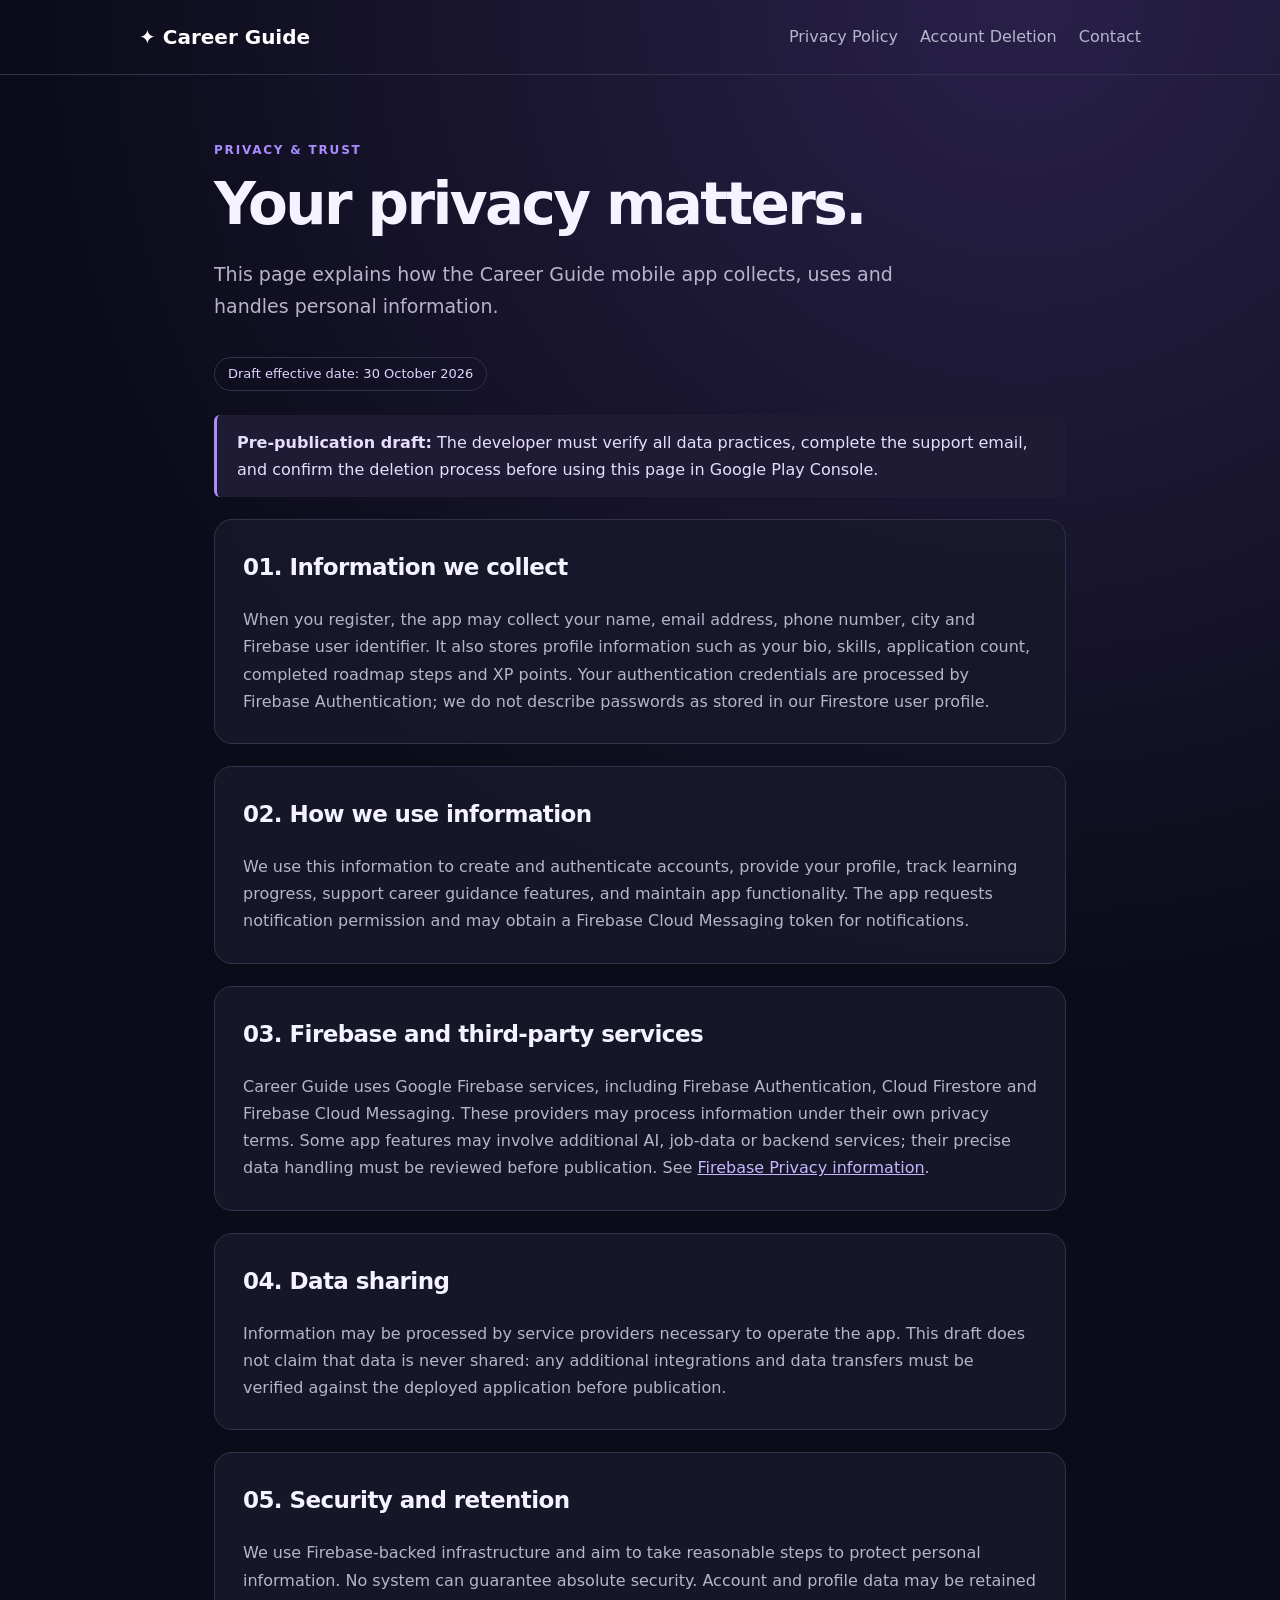
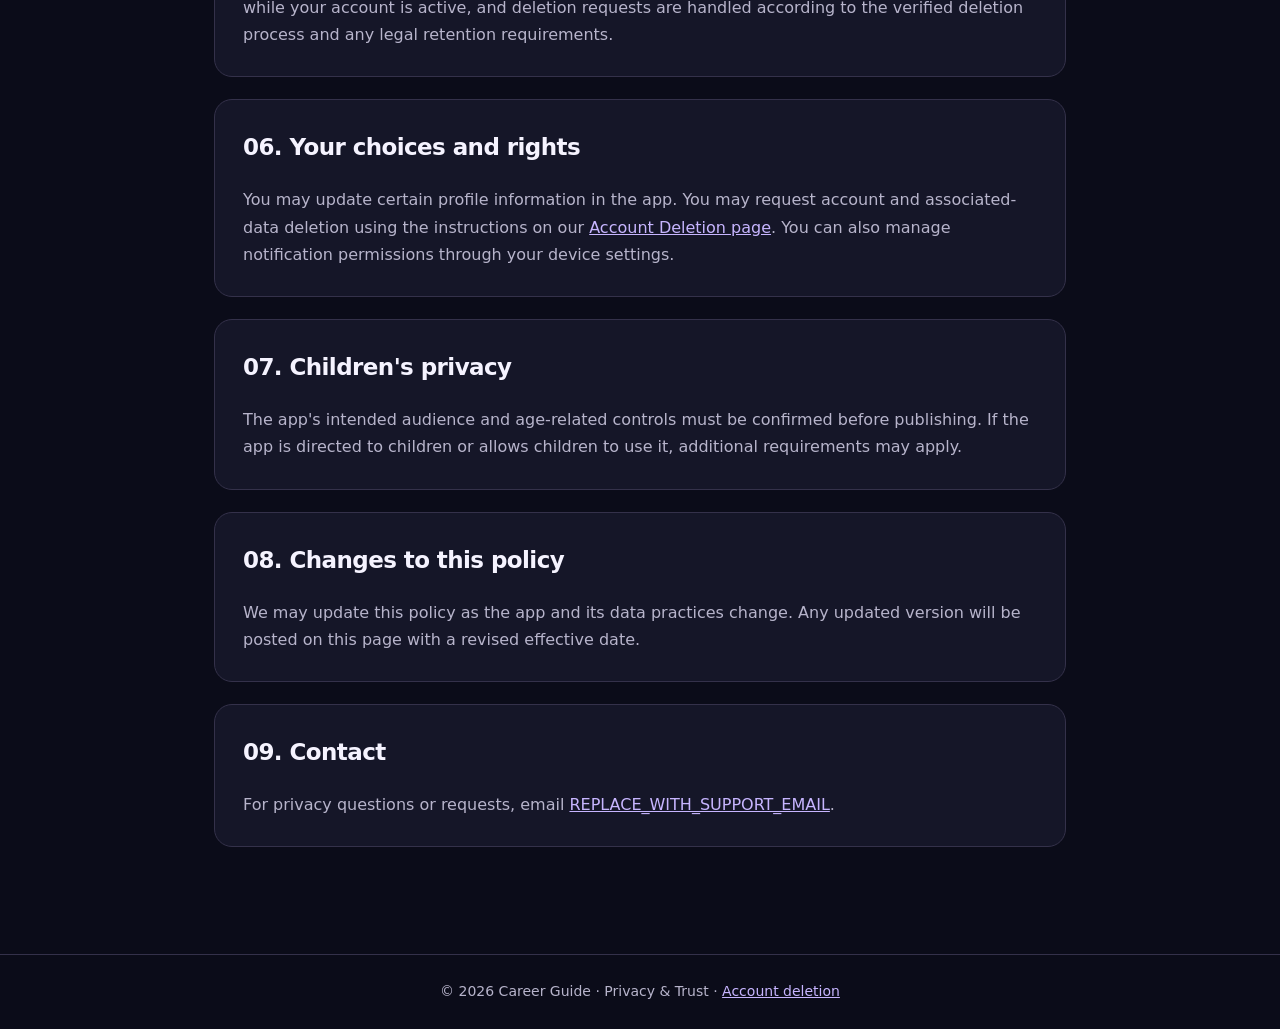
==== index.html @ 3474702f "Add files via upload" ====
<!doctype html><html lang="en"><head><meta charset="utf-8"><meta name="viewport" content="width=device-width,initial-scale=1"><meta name="description" content="Career Guide app privacy policy"><title>Privacy Policy | Career Guide</title><link rel="stylesheet" href="style.css"></head><body><header><nav><a class="brand" href="index.html">✦ Career Guide</a><div class="links"><a href="index.html">Privacy Policy</a><a href="deletion.html">Account Deletion</a><a href="mailto:REPLACE_WITH_SUPPORT_EMAIL">Contact</a></div></nav></header><main><div class="eyebrow">Privacy &amp; Trust</div><h1>Your privacy matters.</h1><p class="intro">This page explains how the Career Guide mobile app collects, uses and handles personal information.</p><span class="pill">Draft effective date: 30 October 2026</span><div class="notice"><strong>Pre-publication draft:</strong> The developer must verify all data practices, complete the support email, and confirm the deletion process before using this page in Google Play Console.</div><section class="panel"><h2>01. Information we collect</h2><p>When you register, the app may collect your name, email address, phone number, city and Firebase user identifier. It also stores profile information such as your bio, skills, application count, completed roadmap steps and XP points. Your authentication credentials are processed by Firebase Authentication; we do not describe passwords as stored in our Firestore user profile.</p></section>
<section class="panel"><h2>02. How we use information</h2><p>We use this information to create and authenticate accounts, provide your profile, track learning progress, support career guidance features, and maintain app functionality. The app requests notification permission and may obtain a Firebase Cloud Messaging token for notifications.</p></section>
<section class="panel"><h2>03. Firebase and third-party services</h2><p>Career Guide uses Google Firebase services, including Firebase Authentication, Cloud Firestore and Firebase Cloud Messaging. These providers may process information under their own privacy terms. Some app features may involve additional AI, job-data or backend services; their precise data handling must be reviewed before publication. See <a href='https://firebase.google.com/support/privacy' target='_blank' rel='noopener noreferrer'>Firebase Privacy information</a>.</p></section>
<section class="panel"><h2>04. Data sharing</h2><p>Information may be processed by service providers necessary to operate the app. This draft does not claim that data is never shared: any additional integrations and data transfers must be verified against the deployed application before publication.</p></section>
<section class="panel"><h2>05. Security and retention</h2><p>We use Firebase-backed infrastructure and aim to take reasonable steps to protect personal information. No system can guarantee absolute security. Account and profile data may be retained while your account is active, and deletion requests are handled according to the verified deletion process and any legal retention requirements.</p></section>
<section class="panel"><h2>06. Your choices and rights</h2><p>You may update certain profile information in the app. You may request account and associated-data deletion using the instructions on our <a href='deletion.html'>Account Deletion page</a>. You can also manage notification permissions through your device settings.</p></section>
<section class="panel"><h2>07. Children's privacy</h2><p>The app's intended audience and age-related controls must be confirmed before publishing. If the app is directed to children or allows children to use it, additional requirements may apply.</p></section>
<section class="panel"><h2>08. Changes to this policy</h2><p>We may update this policy as the app and its data practices change. Any updated version will be posted on this page with a revised effective date.</p></section>
<section class="panel"><h2>09. Contact</h2><p>For privacy questions or requests, email <a href='mailto:REPLACE_WITH_SUPPORT_EMAIL'>REPLACE_WITH_SUPPORT_EMAIL</a>.</p></section></main><footer>© 2026 Career Guide · Privacy &amp; Trust · <a href="deletion.html">Account deletion</a></footer></body></html>
---- style.css ----
:root{color-scheme:dark;--bg:#0b0c19;--panel:#17182b;--ink:#f5f3ff;--muted:#b7b4cb;--accent:#aa8cff;--line:#34314a}
*{box-sizing:border-box}html{scroll-behavior:smooth}body{margin:0;background:radial-gradient(circle at 80% 0%,#292049 0%,transparent 35%),var(--bg);color:var(--ink);font:16px/1.7 system-ui,-apple-system,Segoe UI,sans-serif}
a{color:#c7b5ff}header{border-bottom:1px solid var(--line)}nav{max-width:1050px;margin:auto;padding:20px 24px;display:flex;align-items:center;justify-content:space-between;gap:20px;flex-wrap:wrap}nav .brand{font-weight:800;font-size:20px;text-decoration:none;color:white}nav .links{display:flex;gap:22px;flex-wrap:wrap}nav .links a{text-decoration:none;color:var(--muted)}main{max-width:900px;margin:auto;padding:65px 24px 85px}.eyebrow{color:var(--accent);font-weight:700;letter-spacing:.15em;text-transform:uppercase;font-size:12px}h1{font-size:clamp(35px,7vw,58px);line-height:1.13;letter-spacing:-.045em;margin:12px 0 20px}h2{font-size:23px;letter-spacing:-.025em;margin-top:0}p,li{color:var(--muted)}.intro{font-size:19px;max-width:700px}.pill{display:inline-block;border:1px solid var(--line);padding:5px 13px;border-radius:99px;color:#ded6ff;font-size:13px;margin:15px 0 24px}.panel{background:rgba(23,24,43,.88);border:1px solid var(--line);border-radius:18px;padding:28px;margin:22px 0}.panel p:last-child{margin-bottom:0}.notice{border-left:3px solid var(--accent);padding:14px 20px;background:#201b35;color:#e6ddff;border-radius:6px}footer{border-top:1px solid var(--line);padding:25px;text-align:center;color:var(--muted);font-size:14px}.button{display:inline-block;padding:11px 19px;border-radius:12px;background:#a98aff;color:#120b22;font-weight:700;text-decoration:none}.button:hover{background:#c6b2ff}@media(max-width:550px){main{padding-top:45px}.panel{padding:21px}}
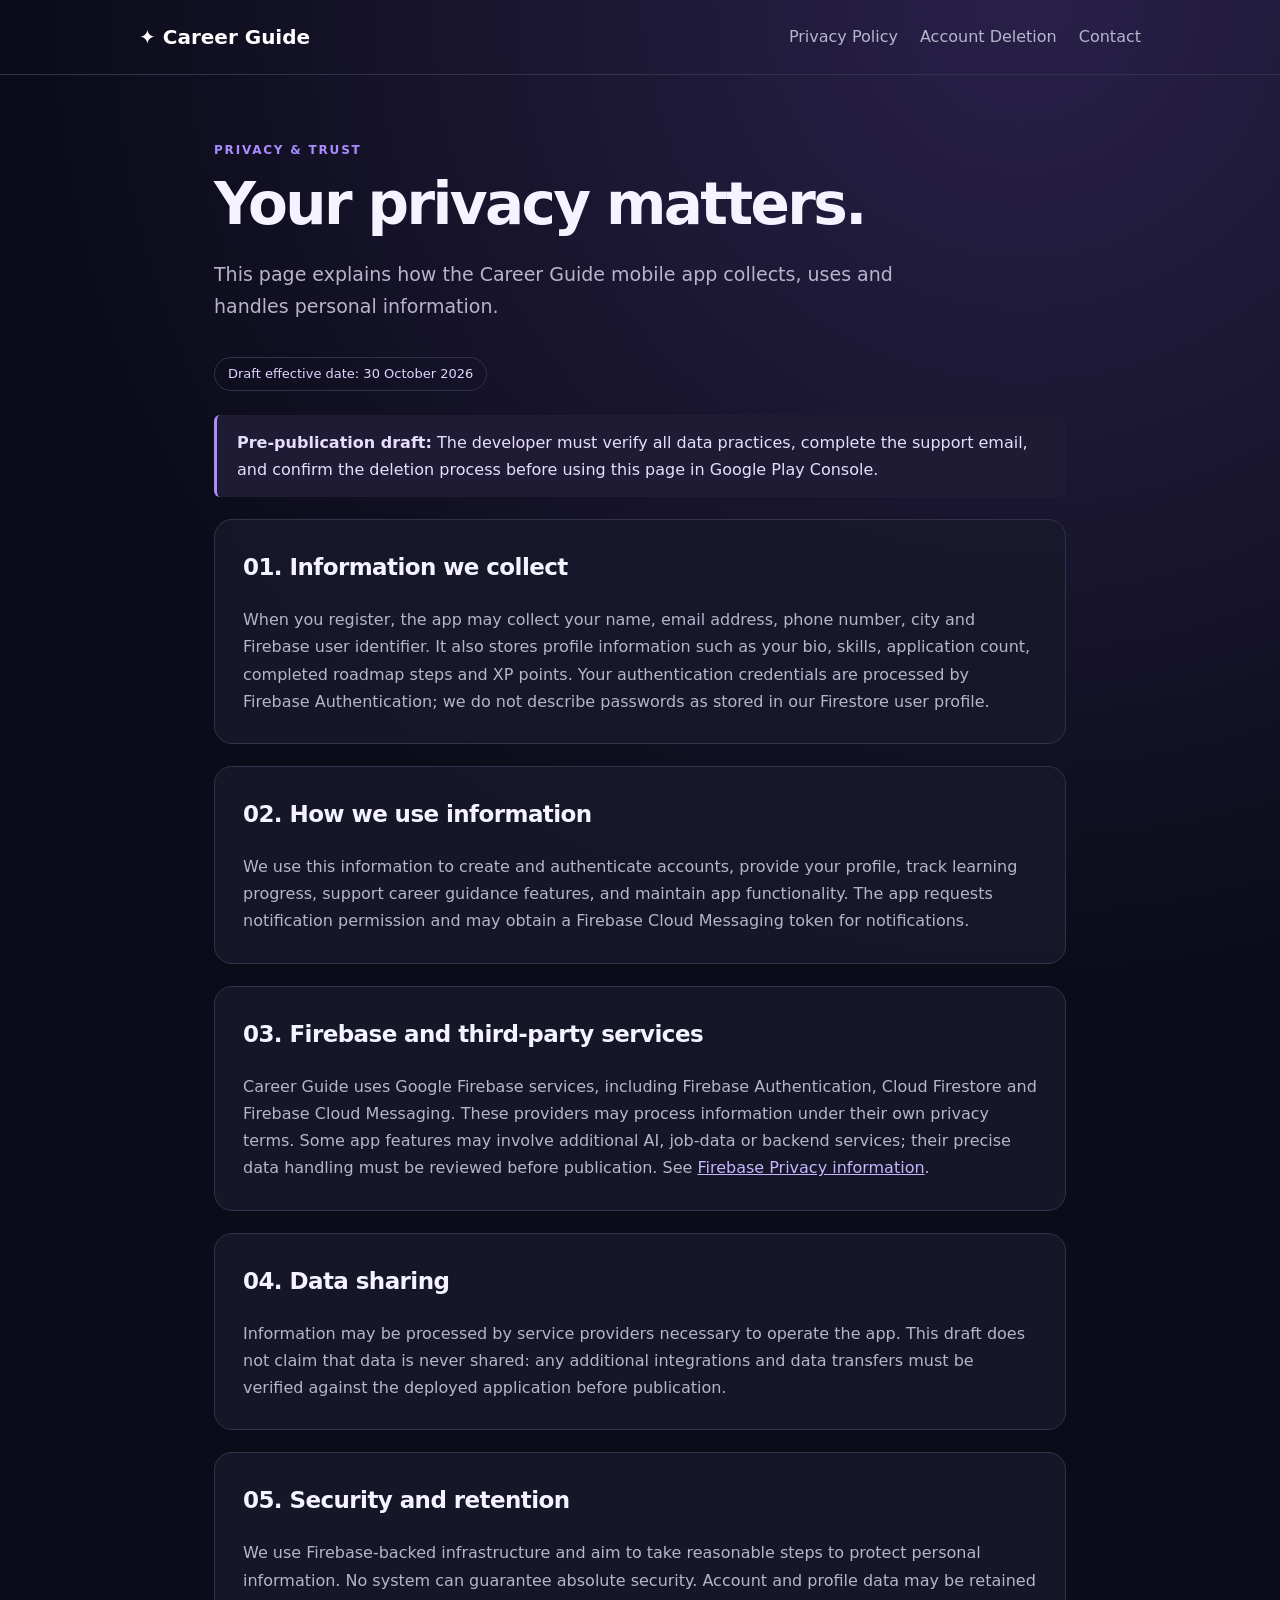
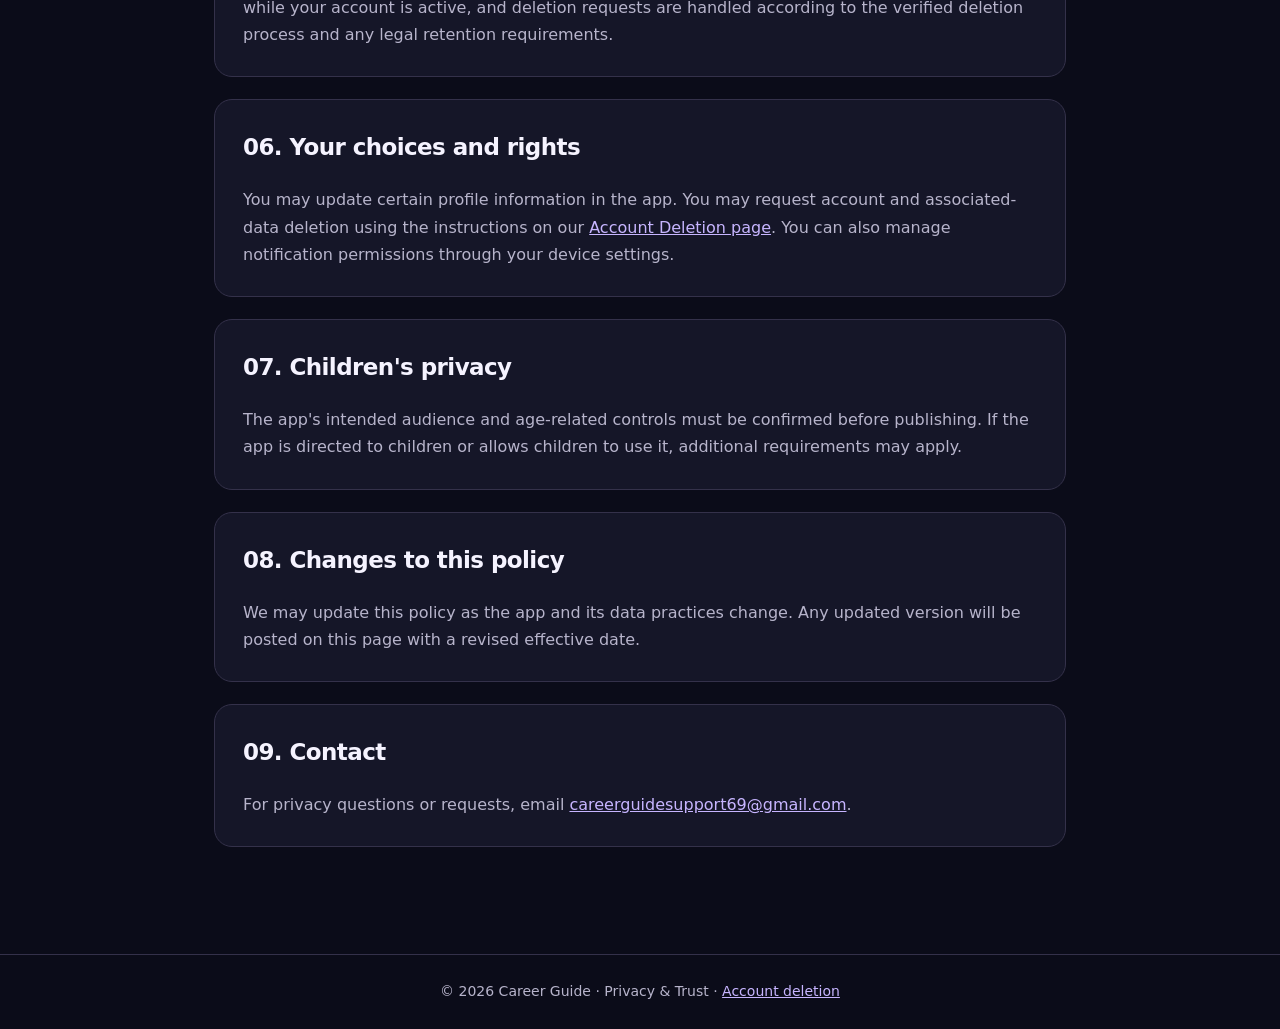
==== commit aaf90899: "Change support email in privacy policy Updated the contact email in the privacy policy section." ====
--- a/index.html
+++ b/index.html
@@ -1,4 +1,4 @@
-<!doctype html><html lang="en"><head><meta charset="utf-8"><meta name="viewport" content="width=device-width,initial-scale=1"><meta name="description" content="Career Guide app privacy policy"><title>Privacy Policy | Career Guide</title><link rel="stylesheet" href="style.css"></head><body><header><nav><a class="brand" href="index.html">✦ Career Guide</a><div class="links"><a href="index.html">Privacy Policy</a><a href="deletion.html">Account Deletion</a><a href="mailto:REPLACE_WITH_SUPPORT_EMAIL">Contact</a></div></nav></header><main><div class="eyebrow">Privacy &amp; Trust</div><h1>Your privacy matters.</h1><p class="intro">This page explains how the Career Guide mobile app collects, uses and handles personal information.</p><span class="pill">Draft effective date: 30 October 2026</span><div class="notice"><strong>Pre-publication draft:</strong> The developer must verify all data practices, complete the support email, and confirm the deletion process before using this page in Google Play Console.</div><section class="panel"><h2>01. Information we collect</h2><p>When you register, the app may collect your name, email address, phone number, city and Firebase user identifier. It also stores profile information such as your bio, skills, application count, completed roadmap steps and XP points. Your authentication credentials are processed by Firebase Authentication; we do not describe passwords as stored in our Firestore user profile.</p></section>
+<!doctype html><html lang="en"><head><meta charset="utf-8"><meta name="viewport" content="width=device-width,initial-scale=1"><meta name="description" content="Career Guide app privacy policy"><title>Privacy Policy | Career Guide</title><link rel="stylesheet" href="style.css"></head><body><header><nav><a class="brand" href="index.html">✦ Career Guide</a><div class="links"><a href="index.html">Privacy Policy</a><a href="deletion.html">Account Deletion</a><a href="mailto:careerguidesupport69@gmail.com">Contact</a></div></nav></header><main><div class="eyebrow">Privacy &amp; Trust</div><h1>Your privacy matters.</h1><p class="intro">This page explains how the Career Guide mobile app collects, uses and handles personal information.</p><span class="pill">Draft effective date: 30 October 2026</span><div class="notice"><strong>Pre-publication draft:</strong> The developer must verify all data practices, complete the support email, and confirm the deletion process before using this page in Google Play Console.</div><section class="panel"><h2>01. Information we collect</h2><p>When you register, the app may collect your name, email address, phone number, city and Firebase user identifier. It also stores profile information such as your bio, skills, application count, completed roadmap steps and XP points. Your authentication credentials are processed by Firebase Authentication; we do not describe passwords as stored in our Firestore user profile.</p></section>
 <section class="panel"><h2>02. How we use information</h2><p>We use this information to create and authenticate accounts, provide your profile, track learning progress, support career guidance features, and maintain app functionality. The app requests notification permission and may obtain a Firebase Cloud Messaging token for notifications.</p></section>
 <section class="panel"><h2>03. Firebase and third-party services</h2><p>Career Guide uses Google Firebase services, including Firebase Authentication, Cloud Firestore and Firebase Cloud Messaging. These providers may process information under their own privacy terms. Some app features may involve additional AI, job-data or backend services; their precise data handling must be reviewed before publication. See <a href='https://firebase.google.com/support/privacy' target='_blank' rel='noopener noreferrer'>Firebase Privacy information</a>.</p></section>
 <section class="panel"><h2>04. Data sharing</h2><p>Information may be processed by service providers necessary to operate the app. This draft does not claim that data is never shared: any additional integrations and data transfers must be verified against the deployed application before publication.</p></section>
@@ -6,4 +6,4 @@
 <section class="panel"><h2>06. Your choices and rights</h2><p>You may update certain profile information in the app. You may request account and associated-data deletion using the instructions on our <a href='deletion.html'>Account Deletion page</a>. You can also manage notification permissions through your device settings.</p></section>
 <section class="panel"><h2>07. Children's privacy</h2><p>The app's intended audience and age-related controls must be confirmed before publishing. If the app is directed to children or allows children to use it, additional requirements may apply.</p></section>
 <section class="panel"><h2>08. Changes to this policy</h2><p>We may update this policy as the app and its data practices change. Any updated version will be posted on this page with a revised effective date.</p></section>
-<section class="panel"><h2>09. Contact</h2><p>For privacy questions or requests, email <a href='mailto:REPLACE_WITH_SUPPORT_EMAIL'>REPLACE_WITH_SUPPORT_EMAIL</a>.</p></section></main><footer>© 2026 Career Guide · Privacy &amp; Trust · <a href="deletion.html">Account deletion</a></footer></body></html>+<section class="panel"><h2>09. Contact</h2><p>For privacy questions or requests, email <a href="mailto:careerguidesupport69@gmail.com">careerguidesupport69@gmail.com</a>.</p></section></main><footer>© 2026 Career Guide · Privacy &amp; Trust · <a href="deletion.html">Account deletion</a></footer></body></html>
